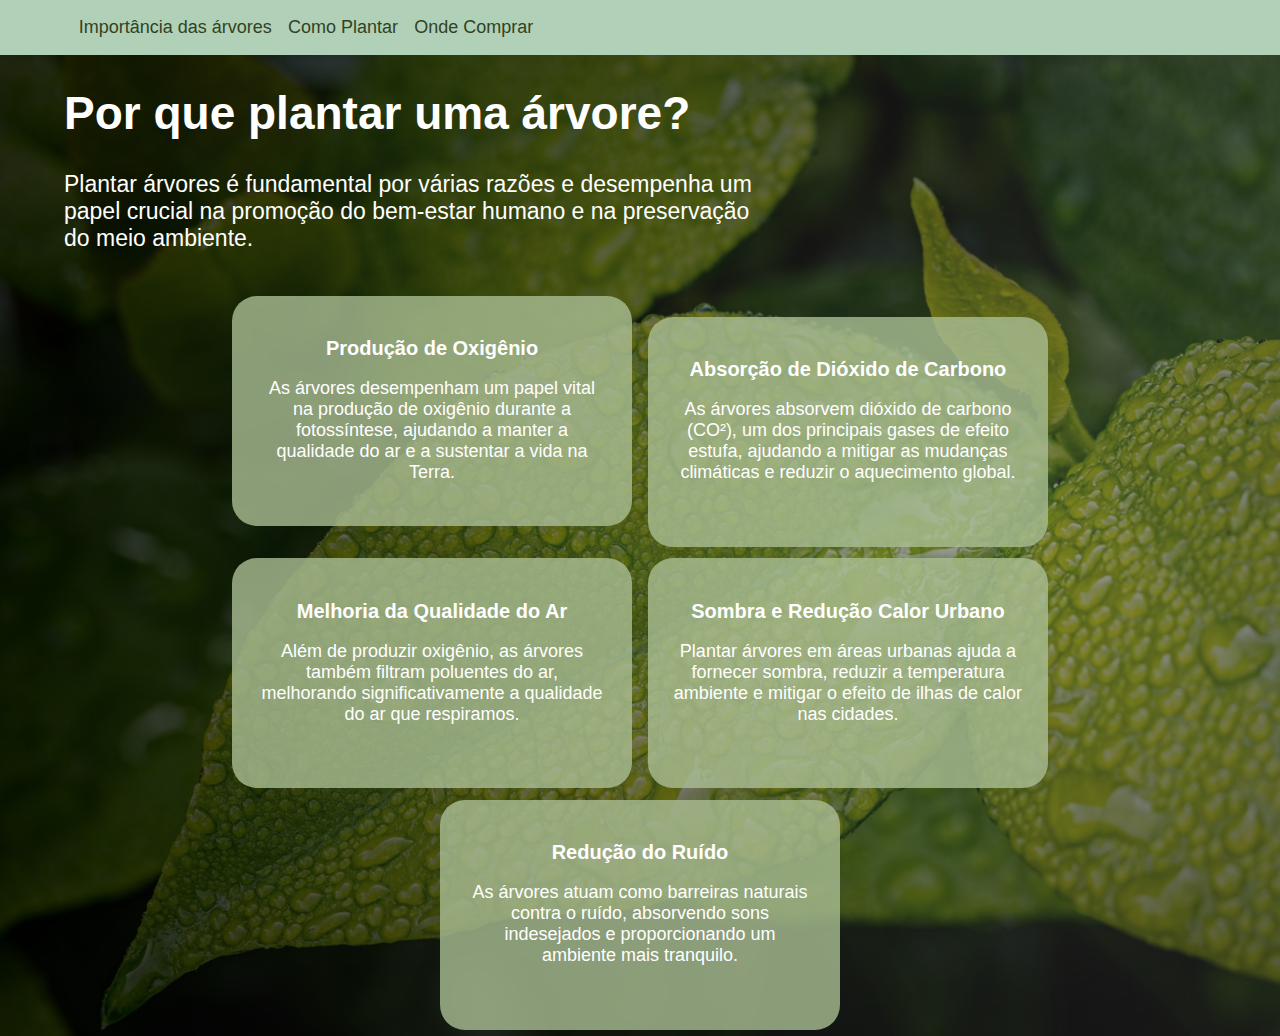
==== p_index.html @ 4dd11652 "melhorias finais do dia 20/11/2023" ====
<!DOCTYPE html>
<html lang="pt-br">
<head>
    <meta charset="UTF-8">
    <meta name="viewport" content="width=device-width, initial-scale=1.0">
    <title>Plante uma árvore</title>
    <link rel="stylesheet" href="s_style.css">
    <link rel="shortcut icon" href="favicon.ico" type="image/x-icon">
    <link rel="stylesheet" href="cookies.js">
</head>
<body>
    <nav>
        <ul class="navList">
            <li><a href="index.html">Importância das árvores</a></li>
            <li><a href="comoplantar.html">Como Plantar</a></li>
            <li><a href="ondecomprar.html">Onde Comprar</a></li>
        </ul>
    </nav>

    <div class="apresentation">
            <div class="title"> 
                <h1>Por que plantar uma árvore?</h1>
                <p>Plantar árvores é fundamental por várias razões e desempenha um papel crucial na promoção do bem-estar humano e na preservação do meio ambiente.
            </div>
        <div class="cards">
            <div class="cardsObjects"> 
                <h2>Produção de Oxigênio</h2>
                <p>As árvores desempenham um papel vital na produção de oxigênio durante a fotossíntese, ajudando a manter a qualidade do ar e a sustentar a vida na Terra.</p>
            </div>
            <div class="cardsObjects"> 
                <h2>Absorção de Dióxido de Carbono</h2>
                <p>As árvores absorvem dióxido de carbono (CO²), um dos principais gases de efeito estufa, ajudando a mitigar as mudanças climáticas e reduzir o aquecimento global.</p>
            </div>
            <div class="cardsObjects"> 
                <h2>Melhoria da Qualidade do Ar</h2>
                <p>Além de produzir oxigênio, as árvores também filtram poluentes do ar, melhorando significativamente a qualidade do ar que respiramos.</p>
            </div>
            <div class="cardsObjects"> 
                <h2>Sombra e Redução Calor Urbano</h2>
                <p>Plantar árvores em áreas urbanas ajuda a fornecer sombra, reduzir a temperatura ambiente e mitigar o efeito de ilhas de calor nas cidades.</p>
            </div>
            <div class="cardsObjects"> 
                <h2>Redução do Ruído</h2>
                <p>As árvores atuam como barreiras naturais contra o ruído, absorvendo sons indesejados e proporcionando um ambiente mais tranquilo.</p>
            </div>
        </div>
    </div>

    

    
</body>
</html>
---- s_style.css ----
body {
    color: white;
    margin: 0px;
    display: grid;
}

/*NAVBAR - MENU*/
nav {
    margin-top: 0px;
    padding: 1px;
    width: 100%;
    max-height: 65px;
    background-color: rgb(176, 209, 183);
}

.navList {
    margin-left: 2%;
    text-align: left;
}

.navList li{
    font-family: 'Roboto', sans-serif;
    font-size: 18px;
    display: inline;
    list-style: none;
    gap: 0. 5%;
    transition: transform 0.2s;
}
.navList li :hover{
    font-family: 'Roboto', sans-serif;
    color: rgb(20, 31, 2);
    transform: scale(1.05);
    transition: transform 0.2s;
}

.navList a{
    text-decoration: none;
    color: rgb(51, 66, 35);
    margin-left: 1%;
}


/*BACKGROUND INICIAL*/
.apresentation  {
    background-image: url(img/plantarArvore-01.png);
    background-size: cover;
    background-repeat: no-repeat;
    width: auto;
    max-height: 1500px; 
    min-height: 920px;
}


/*CARDS TEXTUAIS PÁGINA PRINCIPAL*/
.title {
    font-family: 'Roboto', sans-serif;
    margin-left: 5%;
    margin-right: 5%;
    margin-top: 2%;
    font-size: 23px;
    max-width: 700px;
    text-align: left;
    color: rgb(255, 255, 255);
}

.title h2{
    font-family: 'Roboto', sans-serif;
    font-size: blod;
}


.cards {
    font-family: 'Roboto', sans-serif;
    text-align: center;
    margin-left: 5%;
    margin-right: 5%;
    margin-top: 3%;
    transition: transform 0.5s;
}
.cards :hover {
    transform: scale(1.02);
    transition: transform 0.2s;
}

.cardsObjects {
    font-family: 'Roboto', sans-serif;
    font-size: 18px;
    background-color: rgba(170, 190, 148, 0.8);
    padding: 25px;
    margin: 0.5%;
    border-radius: 25px;
    width: 350px;
    height: 180px;
    display: inline-block;
    transition: transform 0.2s;
}

.cardsObjects h2 {
    font-size: 20px;
}
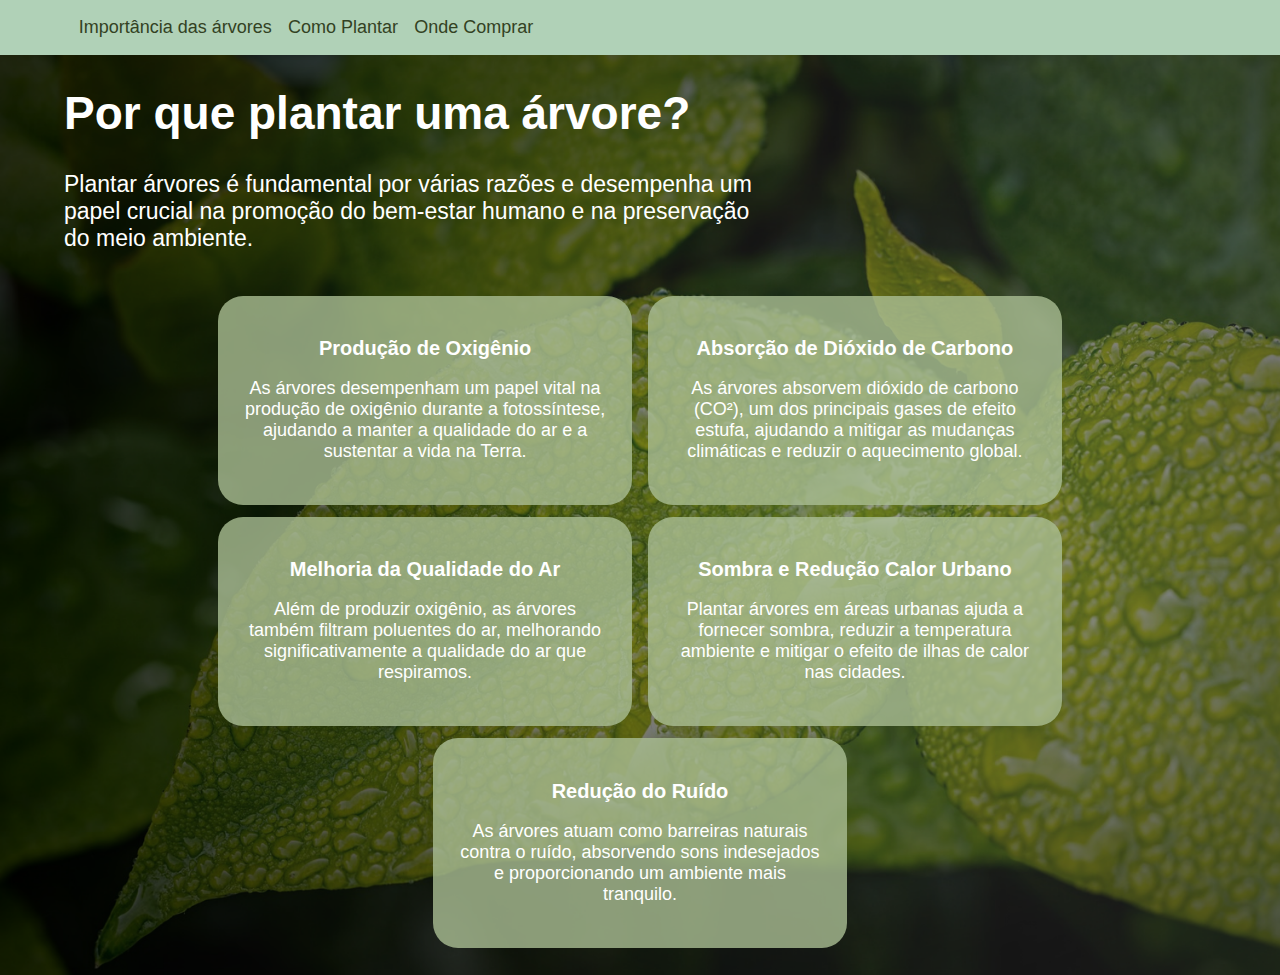
==== commit 547d7d04: "MELHORIA 04" ====
--- a/p_index.html
+++ b/p_index.html
@@ -11,16 +11,16 @@
 <body>
     <nav>
         <ul class="navList">
-            <li><a href="index.html">Importância das árvores</a></li>
-            <li><a href="comoplantar.html">Como Plantar</a></li>
-            <li><a href="ondecomprar.html">Onde Comprar</a></li>
+            <li><a href="p_index.html">Importância das árvores</a></li>
+            <li><a href="p_comoplantar.html">Como Plantar</a></li>
+            <li><a href="p_ondecomprar.html">Onde Comprar</a></li>
         </ul>
     </nav>
 
     <div class="apresentation">
             <div class="title"> 
                 <h1>Por que plantar uma árvore?</h1>
-                <p>Plantar árvores é fundamental por várias razões e desempenha um papel crucial na promoção do bem-estar humano e na preservação do meio ambiente.
+                <p>Plantar árvores é fundamental por várias razões e desempenha um papel crucial na promoção do bem-estar humano e na preservação do meio ambiente.</p>
             </div>
         <div class="cards">
             <div class="cardsObjects"> 
--- a/s_style.css
+++ b/s_style.css
@@ -40,6 +40,8 @@
 }
 
 
+
+
 /*BACKGROUND INICIAL*/
 .apresentation  {
     background-image: url(img/plantarArvore-01.png);
@@ -72,6 +74,7 @@
 .cards {
     font-family: 'Roboto', sans-serif;
     text-align: center;
+
     margin-left: 5%;
     margin-right: 5%;
     margin-top: 3%;
@@ -89,8 +92,8 @@
     padding: 25px;
     margin: 0.5%;
     border-radius: 25px;
-    width: 350px;
-    height: 180px;
+    width: calc(33.33% - 20px); 
+    min-width: 300px; 
     display: inline-block;
     transition: transform 0.2s;
 }
